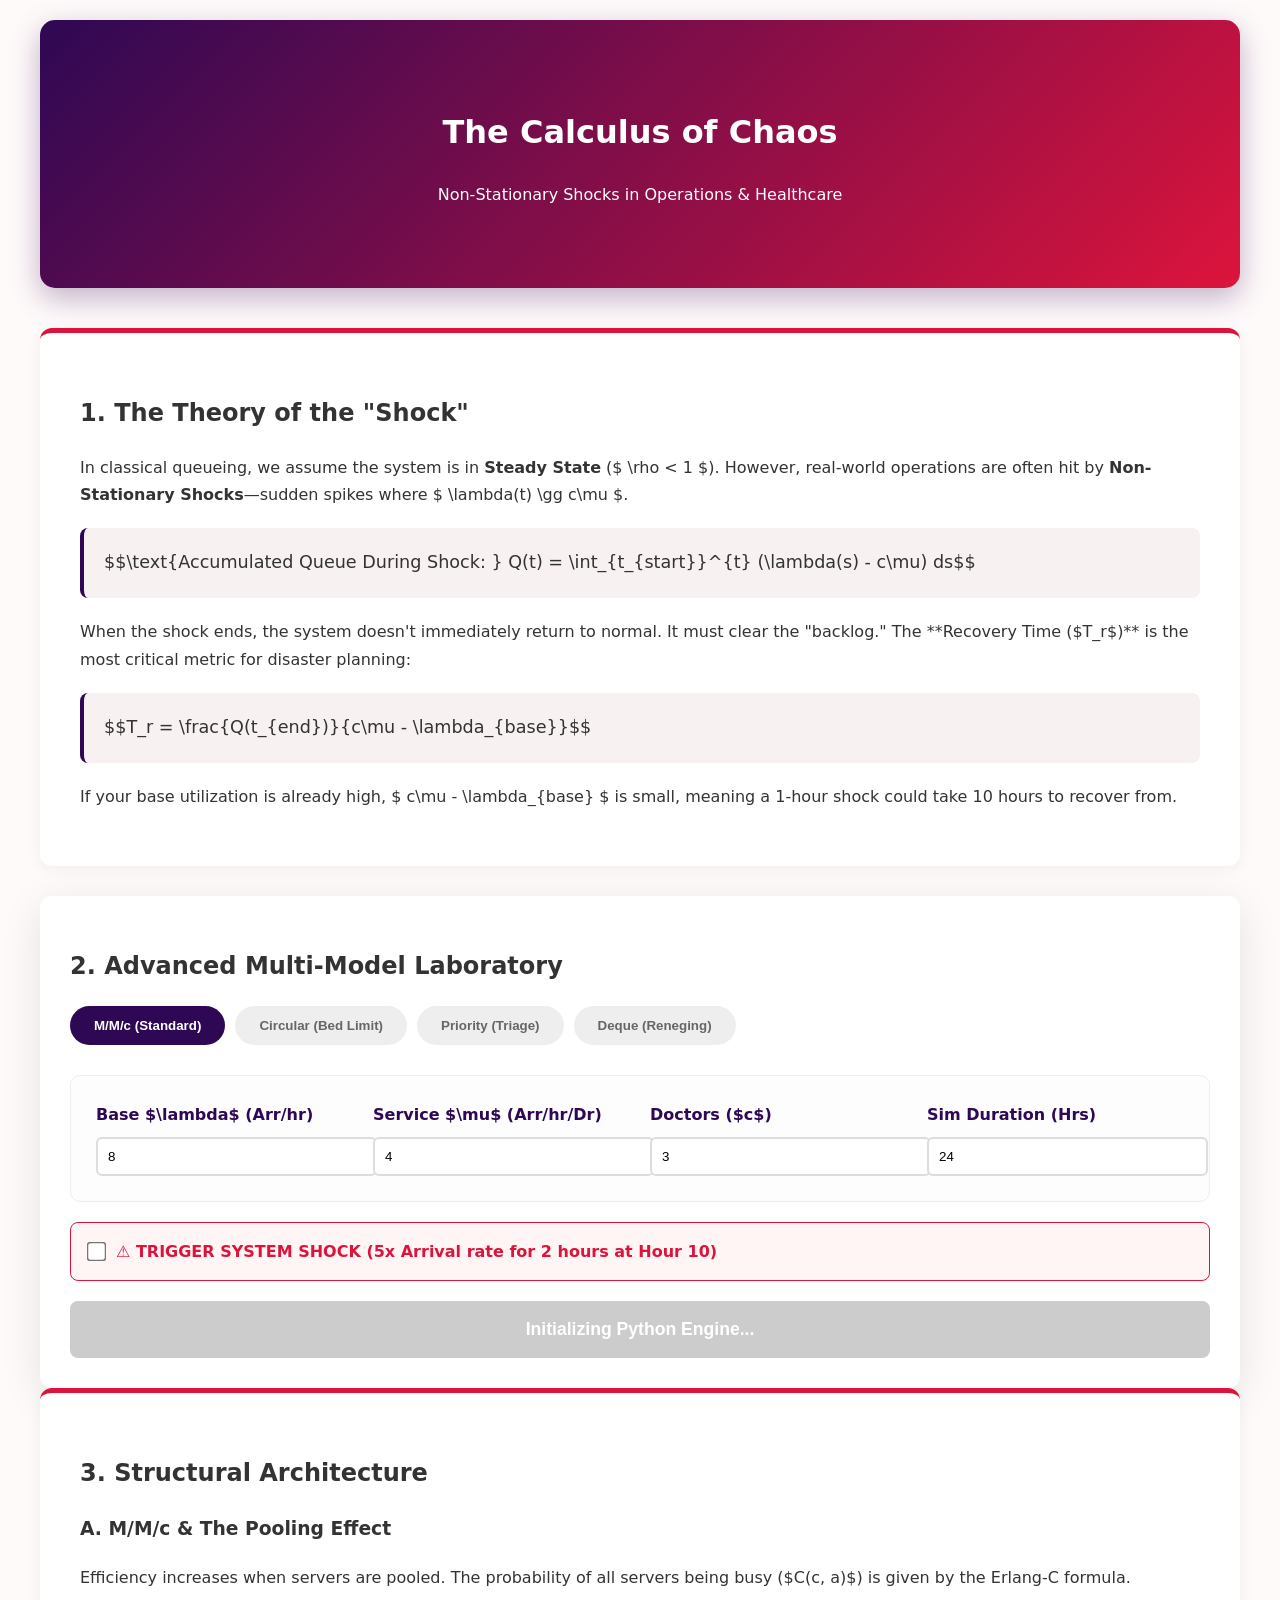
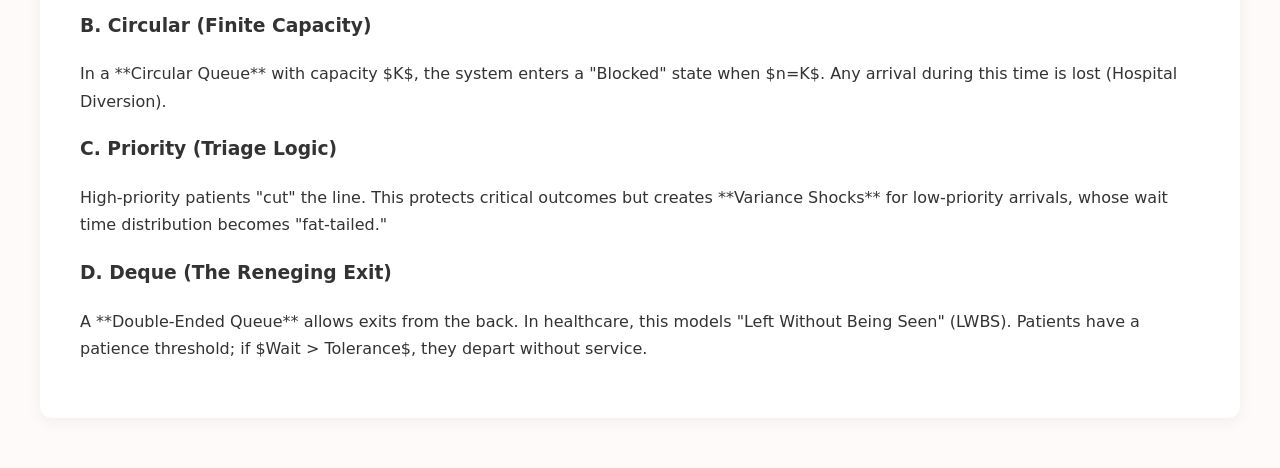
==== index.html @ a0f31752 "New file" ====
<!DOCTYPE html>
<html lang="en">
<head>
    <meta charset="UTF-8">
    <meta name="viewport" content="width=device-width, initial-scale=1.0">
    <title>The Chaos Lab: Non-Stationary Queueing</title>
    <script src="https://cdn.jsdelivr.net/pyodide/v0.24.1/full/pyodide.js"></script>
    <script id="MathJax-script" async src="https://cdn.jsdelivr.net/npm/mathjax@3/es5/tex-mml-chtml.js"></script>
    <style>
        :root {
            --primary: #2e0854; /* Deep Purple */
            --accent: #dc143c;  /* Crimson */
            --bg: #fffafa;
            --card-bg: #ffffff;
        }

        body { font-family: 'Inter', system-ui, sans-serif; background-color: var(--bg); color: #333; line-height: 1.7; max-width: 1200px; margin: auto; padding: 20px; }
        
        header { 
            background: linear-gradient(135deg, var(--primary) 0%, var(--accent) 100%);
            color: white; padding: 4rem 2rem; text-align: center; border-radius: 15px; margin-bottom: 40px; box-shadow: 0 10px 30px rgba(46, 8, 84, 0.3);
        }

        .theory-section { background: var(--card-bg); padding: 40px; border-radius: 12px; box-shadow: 0 4px 15px rgba(0,0,0,0.05); margin-bottom: 30px; border-top: 5px solid var(--accent); }
        .math-block { background: #f8f1f1; padding: 20px; border-radius: 8px; margin: 20px 0; overflow-x: auto; border-left: 4px solid var(--primary); font-size: 1.1rem; }

        .simulation-container { background: white; padding: 30px; border-radius: 12px; box-shadow: 0 10px 40px rgba(0,0,0,0.1); }
        
        .tabs { display: flex; gap: 10px; margin-bottom: 20px; overflow-x: auto; padding-bottom: 10px; }
        .tab-btn { 
            padding: 12px 24px; border: none; border-radius: 30px; cursor: pointer; font-weight: bold;
            background: #eee; color: #666; transition: 0.3s; white-space: nowrap;
        }
        .tab-btn.active { background: var(--primary); color: white; }

        .control-panel { display: grid; grid-template-columns: repeat(auto-fit, minmax(200px, 1fr)); gap: 20px; background: #fdfdfd; padding: 25px; border-radius: 10px; border: 1px solid #eee; margin-bottom: 20px; }
        .control-group label { display: block; font-weight: 700; margin-bottom: 8px; color: var(--primary); }
        .control-group input { width: 100%; padding: 10px; border: 2px solid #ddd; border-radius: 6px; }

        .shock-toggle { display: flex; align-items: center; gap: 10px; padding: 15px; background: #fff5f5; border-radius: 8px; border: 1px solid var(--accent); margin-bottom: 20px; }
        .shock-toggle input { transform: scale(1.5); cursor: pointer; }
        .shock-toggle label { font-weight: bold; color: var(--accent); cursor: pointer; }

        button#runBtn { 
            width: 100%; background: var(--accent); color: white; border: none; padding: 18px; border-radius: 8px; font-size: 1.1rem; font-weight: bold; cursor: pointer; transition: 0.2s;
        }
        button#runBtn:hover { filter: brightness(1.2); }
        button#runBtn:disabled { background: #ccc; cursor: not-allowed; }

        #output-area { margin-top: 30px; display: none; }
        .results-grid { display: grid; grid-template-columns: 1fr 1fr; gap: 20px; }
        @media (max-width: 900px) { .results-grid { grid-template-columns: 1fr; } }
        
        #text-results { background: #2d3436; color: #fff; padding: 20px; border-radius: 8px; font-family: 'Courier New', monospace; font-size: 0.9rem; }
        .plot-container img { width: 100%; height: auto; border-radius: 8px; box-shadow: 0 4px 10px rgba(0,0,0,0.1); }
    </style>
</head>
<body>

<header>
    <h1>The Calculus of Chaos</h1>
    <p>Non-Stationary Shocks in Operations & Healthcare</p>
</header>

<section class="theory-section">
    <h2>1. The Theory of the "Shock"</h2>
    <p>In classical queueing, we assume the system is in <strong>Steady State</strong> ($ \rho < 1 $). However, real-world operations are often hit by <strong>Non-Stationary Shocks</strong>—sudden spikes where $ \lambda(t) \gg c\mu $.</p>
    
    <div class="math-block">
        $$\text{Accumulated Queue During Shock: } Q(t) = \int_{t_{start}}^{t} (\lambda(s) - c\mu) ds$$
    </div>

    <p>When the shock ends, the system doesn't immediately return to normal. It must clear the "backlog." The **Recovery Time ($T_r$)** is the most critical metric for disaster planning:</p>
    
    <div class="math-block">
        $$T_r = \frac{Q(t_{end})}{c\mu - \lambda_{base}}$$
    </div>
    <p>If your base utilization is already high, $ c\mu - \lambda_{base} $ is small, meaning a 1-hour shock could take 10 hours to recover from.</p>
</section>



<section class="simulation-container">
    <h2>2. Advanced Multi-Model Laboratory</h2>
    <div class="tabs" id="modelTabs">
        <button class="tab-btn active" onclick="setModel('mmc')">M/M/c (Standard)</button>
        <button class="tab-btn" onclick="setModel('circular')">Circular (Bed Limit)</button>
        <button class="tab-btn" onclick="setModel('priority')">Priority (Triage)</button>
        <button class="tab-btn" onclick="setModel('deque')">Deque (Reneging)</button>
    </div>

    <div class="control-panel">
        <div class="control-group"><label>Base $\lambda$ (Arr/hr)</label><input type="number" id="lam" value="8"></div>
        <div class="control-group"><label>Service $\mu$ (Arr/hr/Dr)</label><input type="number" id="mu" value="4"></div>
        <div class="control-group"><label>Doctors ($c$)</label><input type="number" id="servers" value="3"></div>
        <div class="control-group"><label id="extra-label">Sim Duration (Hrs)</label><input type="number" id="extra-param" value="24"></div>
    </div>

    <div class="shock-toggle">
        <input type="checkbox" id="shock_active">
        <label for="shock_active">⚠️ TRIGGER SYSTEM SHOCK (5x Arrival rate for 2 hours at Hour 10)</label>
    </div>

    <button id="runBtn" onclick="runSim()" disabled>Initializing Python Engine...</button>

    <div id="output-area">
        <div class="results-grid">
            <div id="text-results"></div>
            <div class="plot-container"><img id="plot-img" src="" /></div>
        </div>
    </div>
</section>

<section class="theory-section">
    <h2>3. Structural Architecture</h2>
    
    <h3>A. M/M/c & The Pooling Effect</h3>
    <p>Efficiency increases when servers are pooled. The probability of all servers being busy ($C(c, a)$) is given by the Erlang-C formula.</p>
    

    <h3>B. Circular (Finite Capacity)</h3>
    <p>In a **Circular Queue** with capacity $K$, the system enters a "Blocked" state when $n=K$. Any arrival during this time is lost (Hospital Diversion).</p>
    

    <h3>C. Priority (Triage Logic)</h3>
    <p>High-priority patients "cut" the line. This protects critical outcomes but creates **Variance Shocks** for low-priority arrivals, whose wait time distribution becomes "fat-tailed."</p>
    

    <h3>D. Deque (The Reneging Exit)</h3>
    <p>A **Double-Ended Queue** allows exits from the back. In healthcare, this models "Left Without Being Seen" (LWBS). Patients have a patience threshold; if $Wait > Tolerance$, they depart without service.</p>
    
</section>

<script>
    let pyodide;
    let currentModel = 'mmc';

    async function init() {
        pyodide = await loadPyodide();
        await pyodide.loadPackage(["numpy", "matplotlib"]);
        document.getElementById('runBtn').disabled = false;
        document.getElementById('runBtn').innerText = "Run Simulation";
    }
    init();

    function setModel(m) {
        currentModel = m;
        document.querySelectorAll('.tab-btn').forEach(b => b.classList.remove('active'));
        event.target.classList.add('active');
        const extraLabel = document.getElementById('extra-label');
        if (m === 'circular') extraLabel.innerText = "Max Capacity (K)";
        else if (m === 'priority') extraLabel.innerText = "% High Priority";
        else if (m === 'deque') extraLabel.innerText = "Max Wait (Reneging Hr)";
        else extraLabel.innerText = "Sim Duration (Hrs)";
    }

    async function runSim() {
        const runBtn = document.getElementById('runBtn');
        runBtn.disabled = true;
        const params = {
            lam: parseFloat(document.getElementById('lam').value),
            mu: parseFloat(document.getElementById('mu').value),
            c: parseInt(document.getElementById('servers').value),
            extra: parseFloat(document.getElementById('extra-param').value),
            shock: document.getElementById('shock_active').checked
        };

        const pythonCode = `
import numpy as np
import matplotlib.pyplot as plt
import io, base64

def run():
    duration = 36
    lam_base = ${params.lam}
    mu = ${params.mu}
    c = ${params.c}
    extra = ${params.extra}
    model = "${currentModel}"
    
    t = 0
    arrivals = []
    # Non-Stationary Poisson Process
    while t < duration:
        current_lam = lam_base
        if ${str(params.shock).capitalize()} and 10 <= t <= 12:
            current_lam = lam_base * 5
        
        t += np.random.exponential(1/current_lam)
        if t < duration:
            priority = 2
            if model == 'priority' and np.random.random() < (extra/100):
                priority = 1
            arrivals.append((t, priority))
            
    server_free_at = [0.0] * c
    waits = []
    queue_over_time = []
    time_points = np.linspace(0, duration, 200)
    
    # Sort for Priority
    if model == 'priority':
        arrivals.sort(key=lambda x: (x[0] if x[1]==1 else x[0]+100))

    dropped = 0
    processed_arrivals = []

    for a_time, prio in arrivals:
        server_free_at.sort()
        start_time = max(a_time, server_free_at[0])
        wait = start_time - a_time
        
        if model == 'circular' and len([s for s in server_free_at if s > a_time]) >= extra:
            dropped += 1
            continue
        if model == 'deque' and wait > extra:
            dropped += 1
            continue
            
        duration_srv = np.random.exponential(1/mu)
        server_free_at[0] = start_time + duration_srv
        waits.append(wait * 60)
        processed_arrivals.append(a_time)

    # Calculate queue length over time for plot
    for tp in time_points:
        active = len([a for a in processed_arrivals if a <= tp])
        finished = len([s for s in server_free_at if s <= tp and s > 0]) # rough estimate
        queue_over_time.append(max(0, active - (finished + c)))

    plt.figure(figsize=(10, 5))
    plt.plot(time_points, queue_over_time, color='#dc143c', lw=3)
    plt.fill_between(time_points, queue_over_time, color='#2e0854', alpha=0.2)
    plt.title(f"System Response: {model.upper()} | Shock Active: ${params.shock}")
    plt.xlabel("Time (Hours)")
    plt.ylabel("Patients in Queue")
    plt.grid(True, alpha=0.2)
    
    buf = io.BytesIO()
    plt.savefig(buf, format='png')
    img = base64.b64encode(buf.getvalue()).decode('utf-8')
    
    report = f"Simulation Results\\n------------------\\n"
    report += f"Total Arrivals: {len(arrivals)}\\n"
    report += f"Avg Wait: {np.mean(waits) if waits else 0:.2f} min\\n"
    report += f"Max Queue: {max(queue_over_time):.0f} patients\\n"
    if dropped > 0: report += f"System Loss (Dropped): {dropped}"
    
    return report, img

run()
        `;

        const [report, img] = await pyodide.runPythonAsync(pythonCode);
        document.getElementById('text-results').innerText = report;
        document.getElementById('plot-img').src = "data:image/png;base64," + img;
        document.getElementById('output-area').style.display = 'block';
        runBtn.disabled = false;
    }
</script>
</body>
</html>
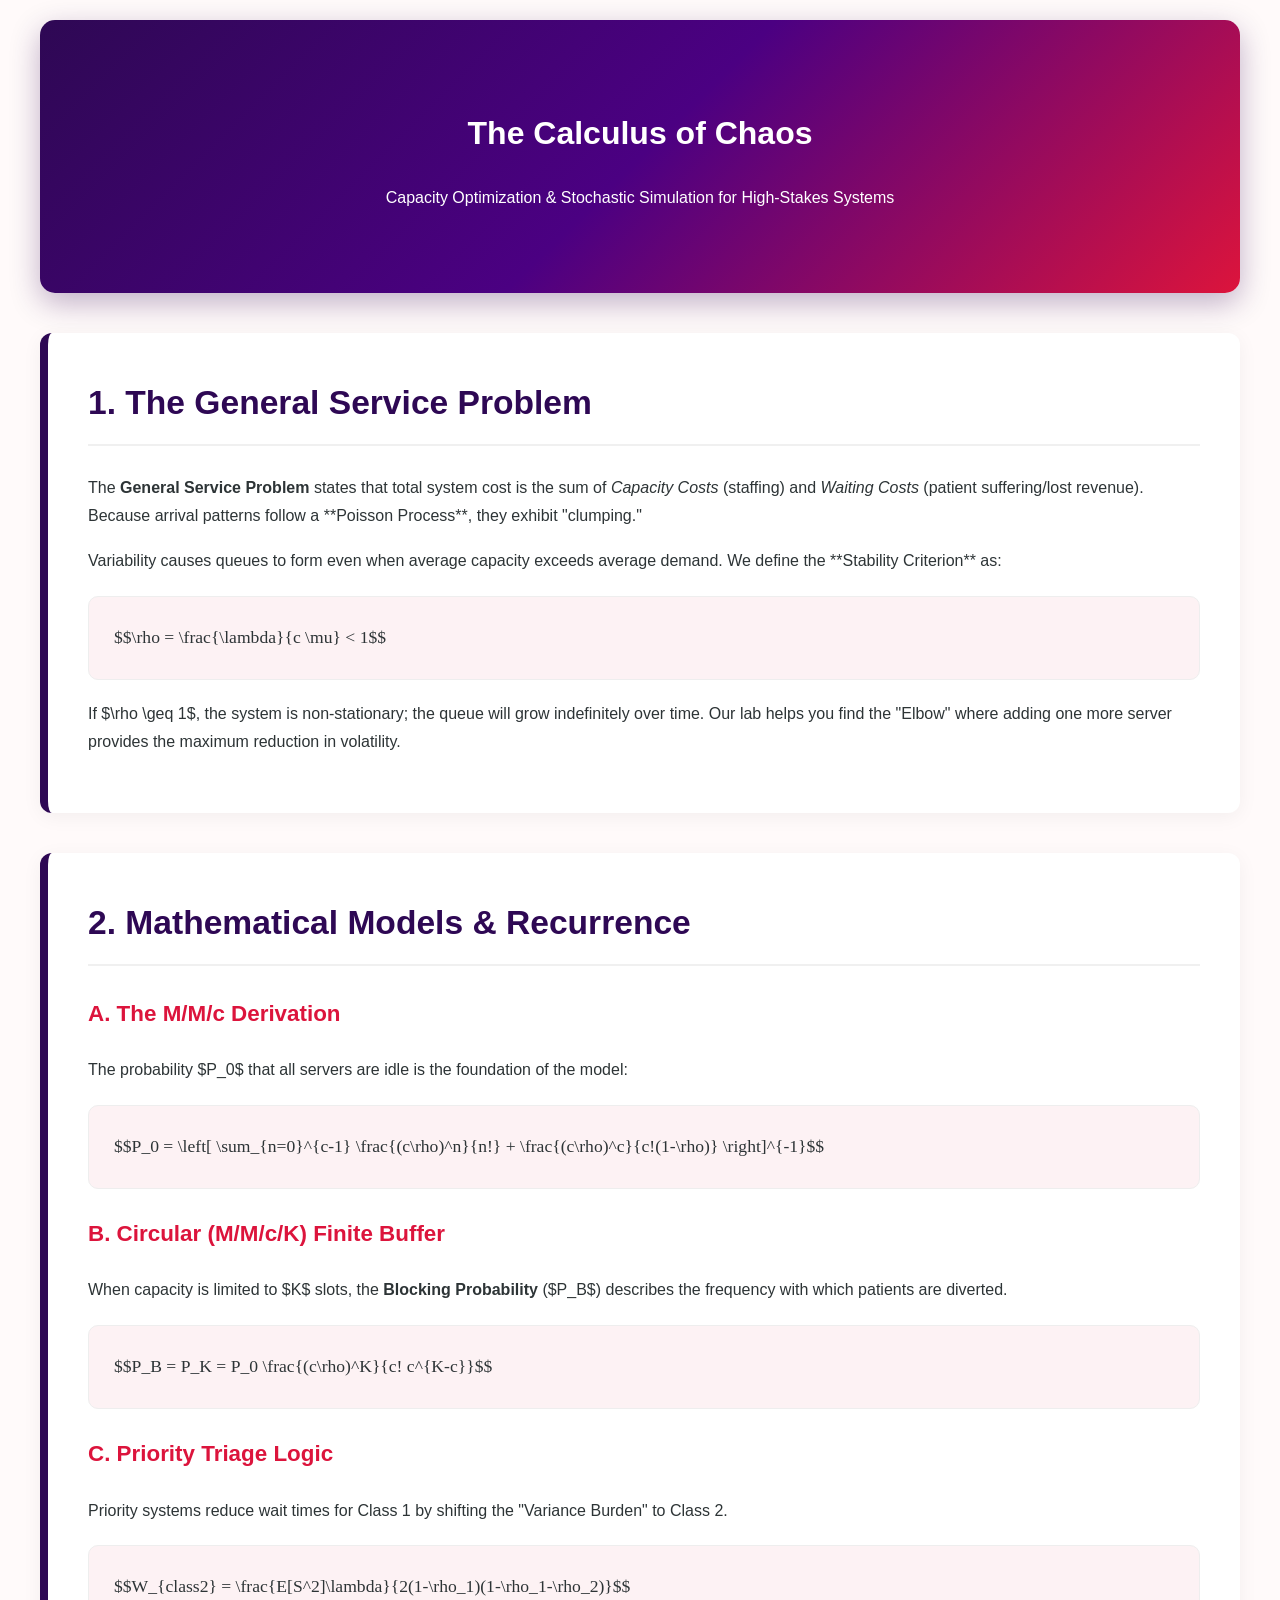
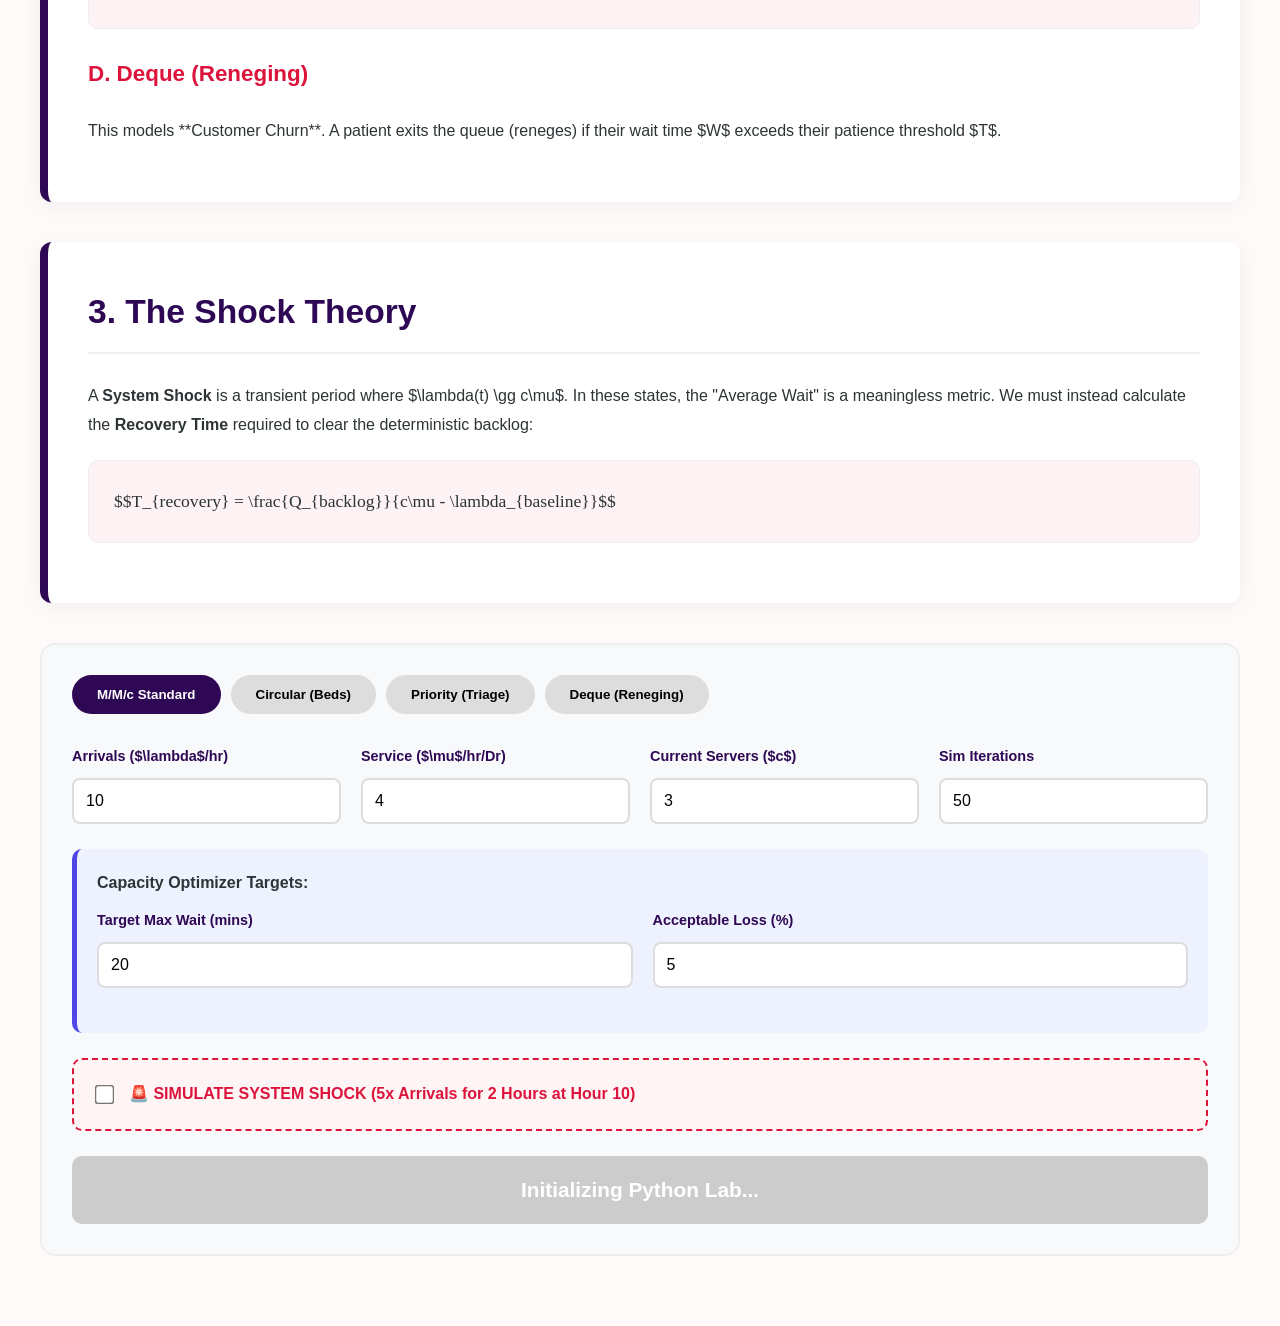
==== commit eb45bf4b: "Claude queue" ====
--- a/index.html
+++ b/index.html
@@ -3,7 +3,7 @@
 <head>
     <meta charset="UTF-8">
     <meta name="viewport" content="width=device-width, initial-scale=1.0">
-    <title>The Chaos Lab: Non-Stationary Queueing</title>
+    <title>Chaos Lab: Operations Science & Capacity Optimization</title>
     <script src="https://cdn.jsdelivr.net/pyodide/v0.24.1/full/pyodide.js"></script>
     <script id="MathJax-script" async src="https://cdn.jsdelivr.net/npm/mathjax@3/es5/tex-mml-chtml.js"></script>
     <style>
@@ -12,124 +12,145 @@
             --accent: #dc143c;  /* Crimson */
             --bg: #fffafa;
             --card-bg: #ffffff;
+            --text: #2d3436;
         }
 
-        body { font-family: 'Inter', system-ui, sans-serif; background-color: var(--bg); color: #333; line-height: 1.7; max-width: 1200px; margin: auto; padding: 20px; }
+        body { font-family: 'Inter', -apple-system, sans-serif; background-color: var(--bg); color: var(--text); line-height: 1.8; max-width: 1200px; margin: auto; padding: 20px; }
         
         header { 
-            background: linear-gradient(135deg, var(--primary) 0%, var(--accent) 100%);
+            background: linear-gradient(135deg, var(--primary) 0%, #4b0082 50%, var(--accent) 100%);
             color: white; padding: 4rem 2rem; text-align: center; border-radius: 15px; margin-bottom: 40px; box-shadow: 0 10px 30px rgba(46, 8, 84, 0.3);
         }
 
-        .theory-section { background: var(--card-bg); padding: 40px; border-radius: 12px; box-shadow: 0 4px 15px rgba(0,0,0,0.05); margin-bottom: 30px; border-top: 5px solid var(--accent); }
-        .math-block { background: #f8f1f1; padding: 20px; border-radius: 8px; margin: 20px 0; overflow-x: auto; border-left: 4px solid var(--primary); font-size: 1.1rem; }
-
-        .simulation-container { background: white; padding: 30px; border-radius: 12px; box-shadow: 0 10px 40px rgba(0,0,0,0.1); }
-        
-        .tabs { display: flex; gap: 10px; margin-bottom: 20px; overflow-x: auto; padding-bottom: 10px; }
-        .tab-btn { 
-            padding: 12px 24px; border: none; border-radius: 30px; cursor: pointer; font-weight: bold;
-            background: #eee; color: #666; transition: 0.3s; white-space: nowrap;
-        }
+        .section-card { background: var(--card-bg); padding: 40px; border-radius: 12px; box-shadow: 0 4px 20px rgba(0,0,0,0.05); margin-bottom: 40px; border-left: 8px solid var(--primary); }
+        h2 { color: var(--primary); font-size: 2.1rem; border-bottom: 2px solid #f0f0f0; padding-bottom: 10px; margin-top: 0; }
+        h3 { color: var(--accent); font-size: 1.4rem; margin-top: 25px; font-weight: 800; }
+
+        .math-box { background: #fdf2f4; padding: 25px; border-radius: 10px; margin: 20px 0; border: 1px solid #eee; overflow-x: auto; font-family: "Times New Roman", serif; font-size: 1.1rem; }
+        
+        /* Interactive Lab UI */
+        .lab-ui { background: #f8f9fa; padding: 30px; border-radius: 15px; border: 2px solid #eee; margin-bottom: 50px; }
+        .tabs { display: flex; gap: 10px; margin-bottom: 25px; overflow-x: auto; padding-bottom: 5px; }
+        .tab-btn { padding: 12px 25px; border: none; border-radius: 30px; cursor: pointer; font-weight: bold; background: #ddd; transition: 0.3s; white-space: nowrap; }
         .tab-btn.active { background: var(--primary); color: white; }
-
-        .control-panel { display: grid; grid-template-columns: repeat(auto-fit, minmax(200px, 1fr)); gap: 20px; background: #fdfdfd; padding: 25px; border-radius: 10px; border: 1px solid #eee; margin-bottom: 20px; }
-        .control-group label { display: block; font-weight: 700; margin-bottom: 8px; color: var(--primary); }
-        .control-group input { width: 100%; padding: 10px; border: 2px solid #ddd; border-radius: 6px; }
-
-        .shock-toggle { display: flex; align-items: center; gap: 10px; padding: 15px; background: #fff5f5; border-radius: 8px; border: 1px solid var(--accent); margin-bottom: 20px; }
-        .shock-toggle input { transform: scale(1.5); cursor: pointer; }
-        .shock-toggle label { font-weight: bold; color: var(--accent); cursor: pointer; }
-
-        button#runBtn { 
-            width: 100%; background: var(--accent); color: white; border: none; padding: 18px; border-radius: 8px; font-size: 1.1rem; font-weight: bold; cursor: pointer; transition: 0.2s;
-        }
-        button#runBtn:hover { filter: brightness(1.2); }
-        button#runBtn:disabled { background: #ccc; cursor: not-allowed; }
-
-        #output-area { margin-top: 30px; display: none; }
-        .results-grid { display: grid; grid-template-columns: 1fr 1fr; gap: 20px; }
-        @media (max-width: 900px) { .results-grid { grid-template-columns: 1fr; } }
-        
-        #text-results { background: #2d3436; color: #fff; padding: 20px; border-radius: 8px; font-family: 'Courier New', monospace; font-size: 0.9rem; }
-        .plot-container img { width: 100%; height: auto; border-radius: 8px; box-shadow: 0 4px 10px rgba(0,0,0,0.1); }
+        
+        .control-grid { display: grid; grid-template-columns: repeat(auto-fit, minmax(200px, 1fr)); gap: 20px; margin-bottom: 25px; }
+        .control-group label { display: block; font-weight: 700; margin-bottom: 8px; color: var(--primary); font-size: 0.9rem; }
+        .control-group input { width: 100%; padding: 12px; border: 2px solid #ddd; border-radius: 8px; font-size: 1rem; box-sizing: border-box; }
+
+        .shock-bar { background: #fff5f5; padding: 20px; border-radius: 10px; border: 2px dashed var(--accent); margin-bottom: 25px; display: flex; align-items: center; gap: 15px; font-weight: bold; color: var(--accent); }
+        .shock-bar input { transform: scale(1.5); }
+
+        .recommendation-target { background: #eef2ff; padding: 20px; border-radius: 10px; border-left: 5px solid #4f46e5; margin-bottom: 25px; }
+
+        button#runBtn { width: 100%; padding: 22px; background: linear-gradient(to right, var(--primary), var(--accent)); color: white; border: none; border-radius: 10px; font-size: 1.3rem; font-weight: bold; cursor: pointer; transition: 0.2s; box-shadow: 0 5px 15px rgba(220, 20, 60, 0.3); }
+        button#runBtn:hover { transform: translateY(-2px); filter: brightness(1.1); }
+        button#runBtn:disabled { background: #ccc; cursor: not-allowed; box-shadow: none; }
+
+        #output-area { display: none; margin-top: 40px; }
+        .res-grid { display: grid; grid-template-columns: 1fr 1.5fr; gap: 30px; }
+        #text-log { background: #2d3436; color: #fff; padding: 25px; border-radius: 10px; font-family: 'Courier New', monospace; font-size: 0.95rem; line-height: 1.5; }
+        #rec-box { background: #fff; color: var(--primary); border: 3px solid var(--accent); padding: 20px; border-radius: 10px; margin-top: 20px; font-weight: bold; text-align: center; font-size: 1.2rem; }
+        .img-wrap img { width: 100%; border-radius: 10px; box-shadow: 0 5px 20px rgba(0,0,0,0.1); }
+        
+        @media (max-width: 900px) { .res-grid { grid-template-columns: 1fr; } }
     </style>
 </head>
 <body>
 
 <header>
     <h1>The Calculus of Chaos</h1>
-    <p>Non-Stationary Shocks in Operations & Healthcare</p>
+    <p>Capacity Optimization & Stochastic Simulation for High-Stakes Systems</p>
 </header>
 
-<section class="theory-section">
-    <h2>1. The Theory of the "Shock"</h2>
-    <p>In classical queueing, we assume the system is in <strong>Steady State</strong> ($ \rho < 1 $). However, real-world operations are often hit by <strong>Non-Stationary Shocks</strong>—sudden spikes where $ \lambda(t) \gg c\mu $.</p>
-    
-    <div class="math-block">
-        $$\text{Accumulated Queue During Shock: } Q(t) = \int_{t_{start}}^{t} (\lambda(s) - c\mu) ds$$
-    </div>
-
-    <p>When the shock ends, the system doesn't immediately return to normal. It must clear the "backlog." The **Recovery Time ($T_r$)** is the most critical metric for disaster planning:</p>
-    
-    <div class="math-block">
-        $$T_r = \frac{Q(t_{end})}{c\mu - \lambda_{base}}$$
-    </div>
-    <p>If your base utilization is already high, $ c\mu - \lambda_{base} $ is small, meaning a 1-hour shock could take 10 hours to recover from.</p>
+<section class="section-card">
+    <h2>1. The General Service Problem</h2>
+    <p>The <strong>General Service Problem</strong> states that total system cost is the sum of <em>Capacity Costs</em> (staffing) and <em>Waiting Costs</em> (patient suffering/lost revenue). Because arrival patterns follow a **Poisson Process**, they exhibit "clumping."</p>
+    
+    <p>Variability causes queues to form even when average capacity exceeds average demand. We define the **Stability Criterion** as:</p>
+    <div class="math-box">
+        $$\rho = \frac{\lambda}{c \mu} < 1$$
+    </div>
+    <p>If $\rho \geq 1$, the system is non-stationary; the queue will grow indefinitely over time. Our lab helps you find the "Elbow" where adding one more server provides the maximum reduction in volatility.</p>
 </section>
 
-
-
-<section class="simulation-container">
-    <h2>2. Advanced Multi-Model Laboratory</h2>
-    <div class="tabs" id="modelTabs">
-        <button class="tab-btn active" onclick="setModel('mmc')">M/M/c (Standard)</button>
-        <button class="tab-btn" onclick="setModel('circular')">Circular (Bed Limit)</button>
+<section class="section-card">
+    <h2>2. Mathematical Models & Recurrence</h2>
+
+    <h3>A. The M/M/c Derivation</h3>
+    <p>The probability $P_0$ that all servers are idle is the foundation of the model:</p>
+    <div class="math-box">
+        $$P_0 = \left[ \sum_{n=0}^{c-1} \frac{(c\rho)^n}{n!} + \frac{(c\rho)^c}{c!(1-\rho)} \right]^{-1}$$
+    </div>
+
+    <h3>B. Circular (M/M/c/K) Finite Buffer</h3>
+    <p>When capacity is limited to $K$ slots, the <strong>Blocking Probability</strong> ($P_B$) describes the frequency with which patients are diverted.
+    </p>
+    <div class="math-box">
+        $$P_B = P_K = P_0 \frac{(c\rho)^K}{c! c^{K-c}}$$
+    </div>
+
+    <h3>C. Priority Triage Logic</h3>
+    <p>Priority systems reduce wait times for Class 1 by shifting the "Variance Burden" to Class 2.
+    </p>
+    <div class="math-box">
+        $$W_{class2} = \frac{E[S^2]\lambda}{2(1-\rho_1)(1-\rho_1-\rho_2)}$$
+    </div>
+
+    <h3>D. Deque (Reneging)</h3>
+    <p>This models **Customer Churn**. A patient exits the queue (reneges) if their wait time $W$ exceeds their patience threshold $T$.
+    </p>
+</section>
+
+<section class="section-card">
+    <h2>3. The Shock Theory</h2>
+    <p>A <strong>System Shock</strong> is a transient period where $\lambda(t) \gg c\mu$. In these states, the "Average Wait" is a meaningless metric. We must instead calculate the <strong>Recovery Time</strong> required to clear the deterministic backlog:
+    </p>
+    <div class="math-box">
+        $$T_{recovery} = \frac{Q_{backlog}}{c\mu - \lambda_{baseline}}$$
+    </div>
+</section>
+
+<div class="lab-ui">
+    <div class="tabs">
+        <button class="tab-btn active" onclick="setModel('mmc')">M/M/c Standard</button>
+        <button class="tab-btn" onclick="setModel('circular')">Circular (Beds)</button>
         <button class="tab-btn" onclick="setModel('priority')">Priority (Triage)</button>
         <button class="tab-btn" onclick="setModel('deque')">Deque (Reneging)</button>
     </div>
 
-    <div class="control-panel">
-        <div class="control-group"><label>Base $\lambda$ (Arr/hr)</label><input type="number" id="lam" value="8"></div>
-        <div class="control-group"><label>Service $\mu$ (Arr/hr/Dr)</label><input type="number" id="mu" value="4"></div>
-        <div class="control-group"><label>Doctors ($c$)</label><input type="number" id="servers" value="3"></div>
-        <div class="control-group"><label id="extra-label">Sim Duration (Hrs)</label><input type="number" id="extra-param" value="24"></div>
-    </div>
-
-    <div class="shock-toggle">
-        <input type="checkbox" id="shock_active">
-        <label for="shock_active">⚠️ TRIGGER SYSTEM SHOCK (5x Arrival rate for 2 hours at Hour 10)</label>
-    </div>
-
-    <button id="runBtn" onclick="runSim()" disabled>Initializing Python Engine...</button>
+    <div class="control-grid">
+        <div class="control-group"><label>Arrivals ($\lambda$/hr)</label><input type="number" id="lam" value="10"></div>
+        <div class="control-group"><label>Service ($\mu$/hr/Dr)</label><input type="number" id="mu" value="4"></div>
+        <div class="control-group"><label>Current Servers ($c$)</label><input type="number" id="servers" value="3"></div>
+        <div class="control-group"><label id="extra-label">Sim Iterations</label><input type="number" id="extra-val" value="50"></div>
+    </div>
+
+    <div class="recommendation-target">
+        <strong>Capacity Optimizer Targets:</strong>
+        <div class="control-grid" style="margin-top:10px; background:none; border:none; padding:0;">
+            <div class="control-group"><label>Target Max Wait (mins)</label><input type="number" id="target_wait" value="20"></div>
+            <div class="control-group"><label>Acceptable Loss (%)</label><input type="number" id="target_loss" value="5"></div>
+        </div>
+    </div>
+
+    <div class="shock-bar">
+        <input type="checkbox" id="shock_on">
+        <label for="shock_on">🚨 SIMULATE SYSTEM SHOCK (5x Arrivals for 2 Hours at Hour 10)</label>
+    </div>
+
+    <button id="runBtn" onclick="runEnsemble()" disabled>Initializing Python Lab...</button>
 
     <div id="output-area">
-        <div class="results-grid">
-            <div id="text-results"></div>
-            <div class="plot-container"><img id="plot-img" src="" /></div>
+        <div class="res-grid">
+            <div>
+                <div id="text-log"></div>
+                <div id="rec-box"></div>
+            </div>
+            <div class="img-wrap"><img id="plot-img" src="" /></div>
         </div>
     </div>
-</section>
-
-<section class="theory-section">
-    <h2>3. Structural Architecture</h2>
-    
-    <h3>A. M/M/c & The Pooling Effect</h3>
-    <p>Efficiency increases when servers are pooled. The probability of all servers being busy ($C(c, a)$) is given by the Erlang-C formula.</p>
-    
-
-    <h3>B. Circular (Finite Capacity)</h3>
-    <p>In a **Circular Queue** with capacity $K$, the system enters a "Blocked" state when $n=K$. Any arrival during this time is lost (Hospital Diversion).</p>
-    
-
-    <h3>C. Priority (Triage Logic)</h3>
-    <p>High-priority patients "cut" the line. This protects critical outcomes but creates **Variance Shocks** for low-priority arrivals, whose wait time distribution becomes "fat-tailed."</p>
-    
-
-    <h3>D. Deque (The Reneging Exit)</h3>
-    <p>A **Double-Ended Queue** allows exits from the back. In healthcare, this models "Left Without Being Seen" (LWBS). Patients have a patience threshold; if $Wait > Tolerance$, they depart without service.</p>
-    
-</section>
+</div>
 
 <script>
     let pyodide;
@@ -139,7 +160,7 @@
         pyodide = await loadPyodide();
         await pyodide.loadPackage(["numpy", "matplotlib"]);
         document.getElementById('runBtn').disabled = false;
-        document.getElementById('runBtn').innerText = "Run Simulation";
+        document.getElementById('runBtn').innerText = "Execute Ensemble Simulation";
     }
     init();
 
@@ -147,116 +168,128 @@
         currentModel = m;
         document.querySelectorAll('.tab-btn').forEach(b => b.classList.remove('active'));
         event.target.classList.add('active');
-        const extraLabel = document.getElementById('extra-label');
-        if (m === 'circular') extraLabel.innerText = "Max Capacity (K)";
-        else if (m === 'priority') extraLabel.innerText = "% High Priority";
-        else if (m === 'deque') extraLabel.innerText = "Max Wait (Reneging Hr)";
-        else extraLabel.innerText = "Sim Duration (Hrs)";
+        const l = document.getElementById('extra-label');
+        if (m === 'circular') l.innerText = "Max Capacity (K)";
+        else if (m === 'priority') l.innerText = "% High Prio";
+        else if (m === 'deque') l.innerText = "Max Patience (Hr)";
+        else l.innerText = "Sim Iterations";
     }
 
-    async function runSim() {
-        const runBtn = document.getElementById('runBtn');
-        runBtn.disabled = true;
+    async function runEnsemble() {
+        const btn = document.getElementById('runBtn');
+        btn.disabled = true; btn.innerText = "Processing 100+ Realities...";
+        
         const params = {
             lam: parseFloat(document.getElementById('lam').value),
             mu: parseFloat(document.getElementById('mu').value),
             c: parseInt(document.getElementById('servers').value),
-            extra: parseFloat(document.getElementById('extra-param').value),
-            shock: document.getElementById('shock_active').checked
+            extra: parseFloat(document.getElementById('extra-val').value),
+            shock: document.getElementById('shock_on').checked,
+            targetWait: parseFloat(document.getElementById('target_wait').value),
+            targetLoss: parseFloat(document.getElementById('target_loss').value)
         };
 
-        const pythonCode = `
+        const code = `
 import numpy as np
 import matplotlib.pyplot as plt
 import io, base64
 
-def run():
-    duration = 36
-    lam_base = ${params.lam}
-    mu = ${params.mu}
-    c = ${params.c}
-    extra = ${params.extra}
-    model = "${currentModel}"
-    
-    t = 0
-    arrivals = []
-    # Non-Stationary Poisson Process
-    while t < duration:
-        current_lam = lam_base
-        if ${str(params.shock).capitalize()} and 10 <= t <= 12:
-            current_lam = lam_base * 5
-        
-        t += np.random.exponential(1/current_lam)
-        if t < duration:
-            priority = 2
-            if model == 'priority' and np.random.random() < (extra/100):
-                priority = 1
-            arrivals.append((t, priority))
+def core_sim(lam_in, mu_in, c_in, model_type, extra_val, is_shock):
+    t, dur = 0, 24
+    arrs = []
+    while t < dur:
+        l = lam_in * 5 if (is_shock and 10 <= t <= 12) else lam_in
+        t += np.random.exponential(1/l)
+        if t < dur:
+            p = 1 if (model_type == "priority" and np.random.random() < (extra_val/100)) else 2
+            arrs.append((t, p))
+    
+    if model_type == "priority":
+        arrs.sort(key=lambda x: (x[0] if x[1]==1 else x[0]+100))
+        
+    free = [0.0] * int(c_in)
+    waits = []
+    lost = 0
+    for a_t, p in arrs:
+        free.sort()
+        start = max(a_t, free[0])
+        w = (start - a_t) * 60
+        
+        if model_type == "circular" and len([s for s in free if s > a_t]) >= extra_val:
+            lost += 1; continue
+        if model_type == "deque" and (w/60) > extra_val:
+            lost += 1; continue
             
-    server_free_at = [0.0] * c
-    waits = []
-    queue_over_time = []
-    time_points = np.linspace(0, duration, 200)
-    
-    # Sort for Priority
-    if model == 'priority':
-        arrivals.sort(key=lambda x: (x[0] if x[1]==1 else x[0]+100))
-
-    dropped = 0
-    processed_arrivals = []
-
-    for a_time, prio in arrivals:
-        server_free_at.sort()
-        start_time = max(a_time, server_free_at[0])
-        wait = start_time - a_time
-        
-        if model == 'circular' and len([s for s in server_free_at if s > a_time]) >= extra:
-            dropped += 1
-            continue
-        if model == 'deque' and wait > extra:
-            dropped += 1
-            continue
-            
-        duration_srv = np.random.exponential(1/mu)
-        server_free_at[0] = start_time + duration_srv
-        waits.append(wait * 60)
-        processed_arrivals.append(a_time)
-
-    # Calculate queue length over time for plot
-    for tp in time_points:
-        active = len([a for a in processed_arrivals if a <= tp])
-        finished = len([s for s in server_free_at if s <= tp and s > 0]) # rough estimate
-        queue_over_time.append(max(0, active - (finished + c)))
+        free[0] = start + np.random.exponential(1/mu_in)
+        waits.append(w)
+    
+    avg_w = np.mean(waits) if waits else 0
+    loss_pct = (lost / len(arrs) * 100) if arrs else 0
+    return avg_w, loss_pct, waits
+
+def run_lab():
+    n_sims = 60
+    ensemble_waits = []
+    ensemble_loss = []
+    
+    # Run Ensemble for current settings
+    for _ in range(n_sims):
+        w, l, _ = core_sim(${params.lam}, ${params.mu}, ${params.c}, "${currentModel}", ${params.extra}, ${str(params.shock).capitalize()})
+        ensemble_waits.append(w)
+        ensemble_loss.append(l)
+
+    # CAPACITY RECOMMENDER LOGIC
+    rec_c = ${params.c}
+    found = False
+    for test_c in range(1, 20):
+        # Check stability first
+        if ${params.lam} / (test_c * ${params.mu}) >= 1.0: continue
+        
+        # Test performance
+        test_ws = []
+        test_ls = []
+        for _ in range(15): # Small sample for speed
+            w, l, _ = core_sim(${params.lam}, ${params.mu}, test_c, "${currentModel}", ${params.extra}, False) # Baseline rec
+            test_ws.append(w)
+            test_ls.append(l)
+        
+        if np.mean(test_ws) <= ${params.targetWait} and np.mean(test_ls) <= ${params.targetLoss}:
+            rec_c = test_c
+            found = True
+            break
 
     plt.figure(figsize=(10, 5))
-    plt.plot(time_points, queue_over_time, color='#dc143c', lw=3)
-    plt.fill_between(time_points, queue_over_time, color='#2e0854', alpha=0.2)
-    plt.title(f"System Response: {model.upper()} | Shock Active: ${params.shock}")
-    plt.xlabel("Time (Hours)")
-    plt.ylabel("Patients in Queue")
-    plt.grid(True, alpha=0.2)
-    
-    buf = io.BytesIO()
-    plt.savefig(buf, format='png')
+    plt.hist(ensemble_waits, bins=20, color='#2e0854', edgecolor='white', alpha=0.8)
+    plt.axvline(np.mean(ensemble_waits), color='#dc143c', lw=4, label="Ensemble Mean")
+    plt.axvline(${params.targetWait}, color='#4f46e5', ls='--', lw=2, label="Target")
+    plt.title(f"Wait Time Volatility (n={n_sims} Realities)")
+    plt.xlabel("Average Wait (Minutes)")
+    plt.legend()
+    
+    buf = io.BytesIO(); plt.savefig(buf, format='png'); plt.close()
     img = base64.b64encode(buf.getvalue()).decode('utf-8')
     
-    report = f"Simulation Results\\n------------------\\n"
-    report += f"Total Arrivals: {len(arrivals)}\\n"
-    report += f"Avg Wait: {np.mean(waits) if waits else 0:.2f} min\\n"
-    report += f"Max Queue: {max(queue_over_time):.0f} patients\\n"
-    if dropped > 0: report += f"System Loss (Dropped): {dropped}"
-    
-    return report, img
-
-run()
+    report = f"LAB RESULTS\\n----------------\\n"
+    report += f"Current Avg Wait: {np.mean(ensemble_waits):.1f} min\\n"
+    report += f"System Loss Rate: {np.mean(ensemble_loss):.1f}%\\n"
+    report += f"Utilization (ρ): {(${params.lam}/(${params.c}*${params.mu})):.1%}\\n"
+    
+    rec_text = f"RECOMMENDED CAPACITY: {rec_c} Servers"
+    if not found: rec_text = "RECOMMENDATION: Scale exceeds simulation bounds (>20)."
+    
+    return report, img, rec_text
+
+run_lab()
         `;
 
-        const [report, img] = await pyodide.runPythonAsync(pythonCode);
-        document.getElementById('text-results').innerText = report;
+        const [report, img, rec] = await pyodide.runPythonAsync(code);
+        document.getElementById('text-log').innerText = report;
+        document.getElementById('rec-box').innerText = rec;
         document.getElementById('plot-img').src = "data:image/png;base64," + img;
         document.getElementById('output-area').style.display = 'block';
-        runBtn.disabled = false;
+        btn.disabled = false; btn.innerText = "Execute Ensemble Simulation";
     }
 </script>
+
 </body>
 </html>
